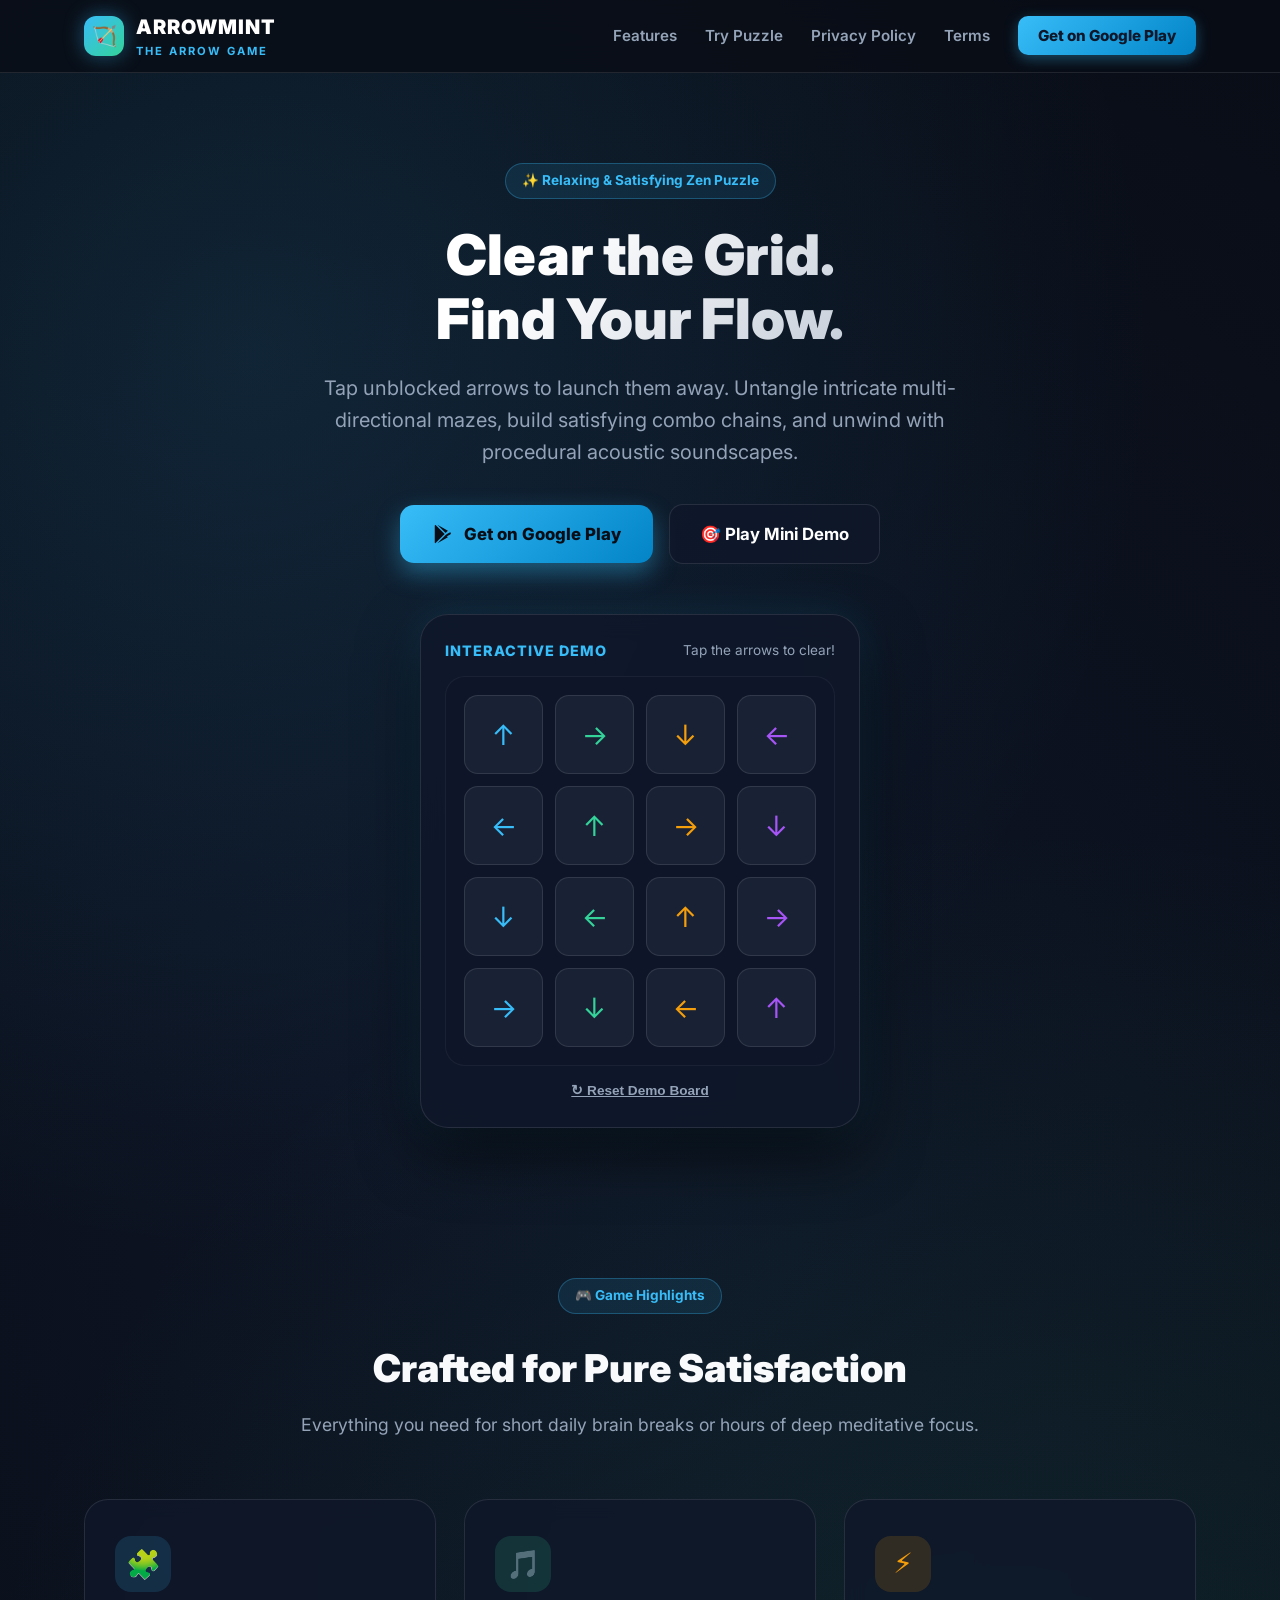
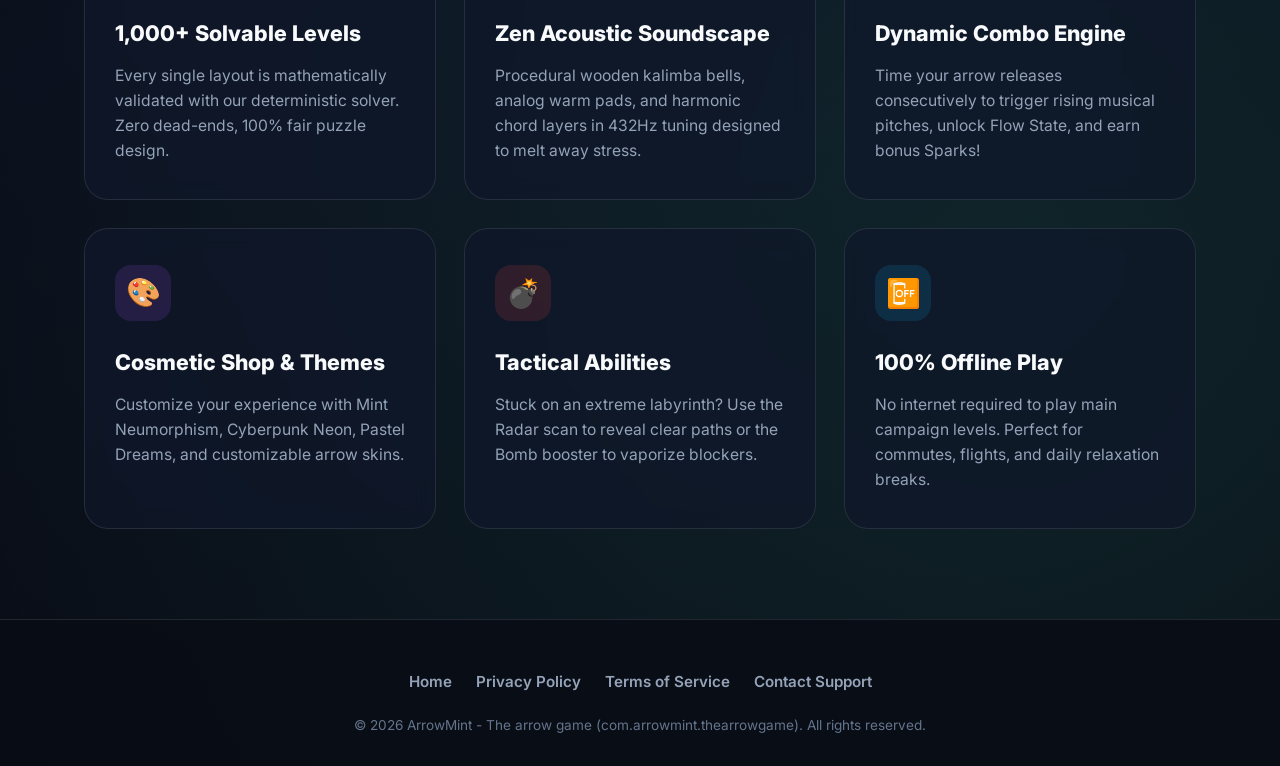
==== site/index.html @ 51f1db9e "feat: complete ArrowMint game engine, website, privacy policy, screenshots, and Google Play release " ====
<!DOCTYPE html>
<html lang="en">
<head>
  <meta charset="UTF-8">
  <meta name="viewport" content="width=device-width, initial-scale=1.0">
  <title>ArrowMint: The Arrow Game - Satisfying Chill Escape Puzzle</title>
  <meta name="description" content="ArrowMint is a satisfying, minimalist zen arrow puzzle game. Clear paths, trigger chain combos, and relax with calming soundscapes. Available on Google Play.">
  <link rel="preconnect" href="https://fonts.googleapis.com">
  <link rel="preconnect" href="https://fonts.gstatic.com" crossorigin>
  <link href="https://fonts.googleapis.com/css2?family=Inter:wght@400;500;600;700;800;900&display=swap" rel="stylesheet">
  <link rel="stylesheet" href="style.css">
</head>
<body>

  <!-- Navigation -->
  <header>
    <div class="container nav-wrap">
      <a href="index.html" class="brand">
        <div class="brand-icon">🏹</div>
        <div class="brand-text">
          <h1>ARROWMINT</h1>
          <span>THE ARROW GAME</span>
        </div>
      </a>
      <ul class="nav-links">
        <li><a href="#features">Features</a></li>
        <li><a href="#demo">Try Puzzle</a></li>
        <li><a href="privacy.html">Privacy Policy</a></li>
        <li><a href="terms.html">Terms</a></li>
        <li><a href="https://play.google.com/store/apps/details?id=com.arrowmint.thearrowgame" class="btn-nav">Get on Google Play</a></li>
      </ul>
    </div>
  </header>

  <!-- Hero Section -->
  <section class="hero">
    <div class="container">
      <div class="badge">✨ Relaxing & Satisfying Zen Puzzle</div>
      <h2>Clear the Grid.<br>Find Your Flow.</h2>
      <p>
        Tap unblocked arrows to launch them away. Untangle intricate multi-directional mazes, build satisfying combo chains, and unwind with procedural acoustic soundscapes.
      </p>

      <div class="hero-cta">
        <a href="https://play.google.com/store/apps/details?id=com.arrowmint.thearrowgame" class="btn-primary">
          <svg width="22" height="22" viewBox="0 0 24 24" fill="currentColor"><path d="M3.609 1.814L13.792 12 3.61 22.186a1.986 1.986 0 0 1-.61-.926V2.74c.15-.362.36-.682.61-.926zm11.233 11.235l2.49 2.49-11.45 6.611 8.96-9.101zm0-2.098L5.882 1.85l11.45 6.611-2.49 2.49zm1.485 1.049l3.52-2.032a1.45 1.45 0 0 1 0 2.514l-3.52 2.032-1.743-1.257 1.743-1.257z"/></svg>
          Get on Google Play
        </a>
        <a href="#demo" class="btn-secondary">
          🎯 Play Mini Demo
        </a>
      </div>

      <!-- Interactive Mini Preview -->
      <div class="game-preview" id="demo">
        <div style="display: flex; justify-content: space-between; align-items: center; margin-bottom: 14px;">
          <span style="font-weight: 800; font-size: 0.9rem; color: var(--primary); letter-spacing: 1px;">INTERACTIVE DEMO</span>
          <span id="demo-status" style="font-size: 0.85rem; color: #94a3b8;">Tap the free arrows!</span>
        </div>
        <div class="board-container" id="board">
          <!-- JS generates interactive tiles -->
        </div>
        <button id="reset-btn" style="margin-top: 16px; background: transparent; border: none; color: var(--text-muted); cursor: pointer; font-size: 0.85rem; font-weight: 700; text-decoration: underline;">
          ↻ Reset Demo Board
        </button>
      </div>
    </div>
  </section>

  <!-- Features Grid -->
  <section class="features" id="features">
    <div class="container">
      <div class="section-header">
        <div class="badge">🎮 Game Highlights</div>
        <h3>Crafted for Pure Satisfaction</h3>
        <p>Everything you need for short daily brain breaks or hours of deep meditative focus.</p>
      </div>

      <div class="features-grid">
        <div class="feature-card">
          <div class="feature-icon" style="background: rgba(56, 189, 248, 0.15); color: #38bdf8;">🧩</div>
          <h4>1,000+ Solvable Levels</h4>
          <p>Every single layout is mathematically validated with our deterministic solver. Zero dead-ends, 100% fair puzzle design.</p>
        </div>

        <div class="feature-card">
          <div class="feature-icon" style="background: rgba(52, 211, 153, 0.15); color: #34d399;">🎵</div>
          <h4>Zen Acoustic Soundscape</h4>
          <p>Procedural wooden kalimba bells, analog warm pads, and harmonic chord layers in 432Hz tuning designed to melt away stress.</p>
        </div>

        <div class="feature-card">
          <div class="feature-icon" style="background: rgba(245, 158, 11, 0.15); color: #f59e0b;">⚡</div>
          <h4>Dynamic Combo Engine</h4>
          <p>Time your arrow releases consecutively to trigger rising musical pitches, unlock Flow State, and earn bonus Sparks!</p>
        </div>

        <div class="feature-card">
          <div class="feature-icon" style="background: rgba(168, 85, 247, 0.15); color: #a855f7;">🎨</div>
          <h4>Cosmetic Shop & Themes</h4>
          <p>Customize your experience with Mint Neumorphism, Cyberpunk Neon, Pastel Dreams, and customizable arrow skins.</p>
        </div>

        <div class="feature-card">
          <div class="feature-icon" style="background: rgba(239, 68, 68, 0.15); color: #ef4444;">💣</div>
          <h4>Tactical Abilities</h4>
          <p>Stuck on an extreme labyrinth? Use the Radar scan to reveal clear paths or the Bomb booster to vaporize blockers.</p>
        </div>

        <div class="feature-card">
          <div class="feature-icon" style="background: rgba(14, 165, 233, 0.15); color: #0ea5e9;">📴</div>
          <h4>100% Offline Play</h4>
          <p>No internet required to play main campaign levels. Perfect for commutes, flights, and daily relaxation breaks.</p>
        </div>
      </div>
    </div>
  </section>

  <!-- Footer -->
  <footer>
    <div class="container">
      <div class="footer-links">
        <a href="index.html">Home</a>
        <a href="privacy.html">Privacy Policy</a>
        <a href="terms.html">Terms of Service</a>
        <a href="mailto:support@arrowmint.com">Contact Support</a>
      </div>
      <p class="copyright">&copy; 2026 ArrowMint - The arrow game (com.arrowmint.thearrowgame). All rights reserved.</p>
    </div>
  </footer>

  <!-- Mini Interactive Board Script -->
  <script>
    const boardEl = document.getElementById('board');
    const statusEl = document.getElementById('demo-status');
    const resetBtn = document.getElementById('reset-btn');

    // Simple 4x4 solvable demo puzzle: [direction, isFreeInitially]
    const initialBoard = [
      { dir: '↑', free: true },  { dir: '→', free: true },  { dir: '↓', free: false }, { dir: '←', free: false },
      { dir: '←', free: true },  { dir: '↑', free: false }, { dir: '→', free: true },  { dir: '↓', free: true },
      { dir: '↓', free: true },  { dir: '←', free: false }, { dir: '↑', free: true },  { dir: '→', free: true },
      { dir: '→', free: true },  { dir: '↓', free: true },  { dir: '←', free: true },  { dir: '↑', free: false }
    ];

    let remaining = 0;

    function renderBoard() {
      boardEl.innerHTML = '';
      remaining = initialBoard.length;
      statusEl.textContent = 'Tap the arrows to clear!';
      statusEl.style.color = '#94a3b8';

      initialBoard.forEach((item, idx) => {
        const tile = document.createElement('div');
        tile.className = 'arrow-tile';
        tile.textContent = item.dir;
        tile.style.color = ['#38bdf8', '#34d399', '#f59e0b', '#a855f7'][idx % 4];

        tile.addEventListener('click', () => {
          tile.classList.add('escaped');
          remaining--;
          if (remaining === 0) {
            statusEl.textContent = '🎉 Board Cleared! Nice Flow!';
            statusEl.style.color = '#34d399';
          } else {
            statusEl.textContent = `${remaining} arrows remaining`;
          }
        });

        boardEl.appendChild(tile);
      });
    }

    resetBtn.addEventListener('click', renderBoard);
    renderBoard();
  </script>
</body>
</html>
---- site/style.css ----
:root {
  --bg-dark: #090d16;
  --bg-card: rgba(15, 23, 42, 0.75);
  --bg-card-hover: rgba(30, 41, 59, 0.85);
  --border-color: rgba(255, 255, 255, 0.1);
  --border-glow: rgba(56, 189, 248, 0.3);
  --primary: #38bdf8;
  --primary-glow: rgba(56, 189, 248, 0.4);
  --accent-mint: #34d399;
  --accent-amber: #f59e0b;
  --text-main: #f8fafc;
  --text-muted: #94a3b8;
  --font-sans: 'Inter', system-ui, -apple-system, BlinkMacSystemFont, 'Segoe UI', Roboto, sans-serif;
}

* {
  margin: 0;
  padding: 0;
  box-sizing: border-box;
}

body {
  font-family: var(--font-sans);
  background-color: var(--bg-dark);
  color: var(--text-main);
  line-height: 1.6;
  overflow-x: hidden;
  min-height: 100vh;
  background-image: 
    radial-gradient(circle at 20% 15%, rgba(56, 189, 248, 0.12) 0%, transparent 40%),
    radial-gradient(circle at 80% 80%, rgba(52, 211, 153, 0.10) 0%, transparent 50%),
    radial-gradient(circle at 50% 50%, rgba(15, 23, 42, 0.8) 0%, var(--bg-dark) 100%);
}

.container {
  max-width: 1160px;
  margin: 0 auto;
  padding: 0 24px;
}

/* ──────── Navigation ──────── */
header {
  position: sticky;
  top: 0;
  z-index: 100;
  backdrop-filter: blur(16px);
  -webkit-backdrop-filter: blur(16px);
  background: rgba(9, 13, 22, 0.8);
  border-bottom: 1px solid var(--border-color);
}

.nav-wrap {
  display: flex;
  align-items: center;
  justify-content: space-between;
  height: 72px;
}

.brand {
  display: flex;
  align-items: center;
  gap: 12px;
  text-decoration: none;
}

.brand-icon {
  width: 40px;
  height: 40px;
  background: linear-gradient(135deg, #38bdf8, #34d399);
  border-radius: 12px;
  display: flex;
  align-items: center;
  justify-content: center;
  font-size: 20px;
  box-shadow: 0 0 20px var(--primary-glow);
}

.brand-text h1 {
  font-size: 1.25rem;
  font-weight: 900;
  letter-spacing: 1px;
  color: #ffffff;
}

.brand-text span {
  font-size: 0.7rem;
  font-weight: 700;
  color: var(--primary);
  letter-spacing: 2px;
  display: block;
}

.nav-links {
  display: flex;
  align-items: center;
  gap: 28px;
  list-style: none;
}

.nav-links a {
  color: var(--text-muted);
  text-decoration: none;
  font-size: 0.95rem;
  font-weight: 600;
  transition: all 0.2s ease;
}

.nav-links a:hover,
.nav-links a.active {
  color: var(--primary);
}

.btn-nav {
  padding: 10px 20px;
  background: linear-gradient(135deg, #38bdf8, #0284c7);
  color: #0f172a !important;
  font-weight: 800 !important;
  border-radius: 10px;
  box-shadow: 0 4px 14px rgba(56, 189, 248, 0.35);
  transition: transform 0.2s ease, box-shadow 0.2s ease !important;
}

.btn-nav:hover {
  transform: translateY(-2px);
  box-shadow: 0 6px 20px rgba(56, 189, 248, 0.5) !important;
}

/* ──────── Hero ──────── */
.hero {
  padding: 90px 0 60px;
  text-align: center;
  position: relative;
}

.badge {
  display: inline-flex;
  align-items: center;
  gap: 8px;
  padding: 6px 16px;
  background: rgba(56, 189, 248, 0.1);
  border: 1px solid rgba(56, 189, 248, 0.3);
  border-radius: 100px;
  font-size: 0.85rem;
  font-weight: 700;
  color: var(--primary);
  margin-bottom: 24px;
}

.hero h2 {
  font-size: 3.5rem;
  font-weight: 900;
  line-height: 1.15;
  margin-bottom: 20px;
  background: linear-gradient(135deg, #ffffff 40%, #94a3b8 100%);
  -webkit-background-clip: text;
  -webkit-text-fill-color: transparent;
}

.hero p {
  font-size: 1.25rem;
  color: var(--text-muted);
  max-width: 680px;
  margin: 0 auto 36px;
}

.hero-cta {
  display: flex;
  align-items: center;
  justify-content: center;
  gap: 16px;
  flex-wrap: wrap;
}

.btn-primary {
  display: inline-flex;
  align-items: center;
  gap: 10px;
  padding: 16px 32px;
  background: linear-gradient(135deg, #38bdf8, #0284c7);
  color: #090d16;
  font-size: 1.05rem;
  font-weight: 800;
  border-radius: 14px;
  text-decoration: none;
  box-shadow: 0 10px 25px rgba(56, 189, 248, 0.4);
  transition: all 0.25s ease;
}

.btn-primary:hover {
  transform: translateY(-3px);
  box-shadow: 0 14px 30px rgba(56, 189, 248, 0.6);
}

.btn-secondary {
  display: inline-flex;
  align-items: center;
  gap: 10px;
  padding: 16px 30px;
  background: var(--bg-card);
  color: #ffffff;
  border: 1px solid var(--border-color);
  font-size: 1.05rem;
  font-weight: 700;
  border-radius: 14px;
  text-decoration: none;
  transition: all 0.25s ease;
}

.btn-secondary:hover {
  background: var(--bg-card-hover);
  border-color: var(--border-glow);
  transform: translateY(-3px);
}

/* ──────── Interactive Demo Preview ──────── */
.game-preview {
  margin: 50px auto 0;
  max-width: 440px;
  background: var(--bg-card);
  border: 1px solid var(--border-color);
  border-radius: 28px;
  padding: 24px;
  box-shadow: 0 25px 60px rgba(0, 0, 0, 0.6), 0 0 40px rgba(56, 189, 248, 0.15);
  backdrop-filter: blur(12px);
}

.board-container {
  display: grid;
  grid-template-columns: repeat(4, 1fr);
  gap: 12px;
  padding: 18px;
  background: rgba(15, 23, 42, 0.9);
  border-radius: 20px;
  border: 1px solid rgba(255, 255, 255, 0.05);
}

.arrow-tile {
  aspect-ratio: 1;
  background: rgba(30, 41, 59, 0.7);
  border: 1px solid rgba(255, 255, 255, 0.1);
  border-radius: 14px;
  display: flex;
  align-items: center;
  justify-content: center;
  font-size: 28px;
  cursor: pointer;
  transition: all 0.25s cubic-bezier(0.34, 1.56, 0.64, 1);
  user-select: none;
}

.arrow-tile:hover {
  transform: scale(1.08);
  border-color: var(--primary);
  box-shadow: 0 0 16px var(--primary-glow);
}

.arrow-tile.escaped {
  transform: translateY(-80px) scale(0);
  opacity: 0;
  pointer-events: none;
}

/* ──────── Features ──────── */
.features {
  padding: 90px 0;
}

.section-header {
  text-align: center;
  margin-bottom: 60px;
}

.section-header h3 {
  font-size: 2.4rem;
  font-weight: 900;
  margin-bottom: 12px;
}

.section-header p {
  color: var(--text-muted);
  font-size: 1.1rem;
}

.features-grid {
  display: grid;
  grid-template-columns: repeat(auto-fit, minmax(320px, 1fr));
  gap: 28px;
}

.feature-card {
  background: var(--bg-card);
  border: 1px solid var(--border-color);
  border-radius: 24px;
  padding: 36px 30px;
  backdrop-filter: blur(10px);
  transition: all 0.3s ease;
}

.feature-card:hover {
  background: var(--bg-card-hover);
  border-color: var(--border-glow);
  transform: translateY(-5px);
  box-shadow: 0 20px 40px rgba(0, 0, 0, 0.4);
}

.feature-icon {
  width: 56px;
  height: 56px;
  border-radius: 16px;
  display: flex;
  align-items: center;
  justify-content: center;
  font-size: 28px;
  margin-bottom: 24px;
}

.feature-card h4 {
  font-size: 1.35rem;
  font-weight: 800;
  margin-bottom: 12px;
}

.feature-card p {
  color: var(--text-muted);
  font-size: 0.98rem;
  line-height: 1.6;
}

/* ──────── Legal & Privacy Layout ──────── */
.legal-page {
  padding: 60px 0 100px;
}

.legal-card {
  background: var(--bg-card);
  border: 1px solid var(--border-color);
  border-radius: 24px;
  padding: 48px;
  backdrop-filter: blur(12px);
  box-shadow: 0 20px 50px rgba(0, 0, 0, 0.4);
}

.legal-card h1 {
  font-size: 2.6rem;
  font-weight: 900;
  margin-bottom: 8px;
  color: #ffffff;
}

.legal-meta {
  color: var(--primary);
  font-size: 0.95rem;
  font-weight: 600;
  margin-bottom: 36px;
  padding-bottom: 20px;
  border-bottom: 1px solid var(--border-color);
}

.legal-content h2 {
  font-size: 1.5rem;
  font-weight: 800;
  margin: 36px 0 16px;
  color: #ffffff;
  display: flex;
  align-items: center;
  gap: 10px;
}

.legal-content p, .legal-content li {
  color: #cbd5e1;
  font-size: 1.02rem;
  line-height: 1.75;
  margin-bottom: 16px;
}

.legal-content ul {
  padding-left: 24px;
  margin-bottom: 20px;
}

.legal-content a {
  color: var(--primary);
  text-decoration: underline;
}

.badge-privacy {
  background: rgba(52, 211, 153, 0.15);
  border: 1px solid rgba(52, 211, 153, 0.35);
  color: var(--accent-mint);
  padding: 4px 12px;
  border-radius: 8px;
  font-size: 0.85rem;
  font-weight: 700;
}

/* ──────── Footer ──────── */
footer {
  border-top: 1px solid var(--border-color);
  background: rgba(9, 13, 22, 0.95);
  padding: 50px 0 30px;
  text-align: center;
}

.footer-links {
  display: flex;
  justify-content: center;
  gap: 24px;
  margin-bottom: 20px;
}

.footer-links a {
  color: var(--text-muted);
  text-decoration: none;
  font-size: 0.95rem;
  font-weight: 600;
  transition: color 0.2s ease;
}

.footer-links a:hover {
  color: var(--primary);
}

.copyright {
  color: #64748b;
  font-size: 0.85rem;
}

@media (max-width: 768px) {
  .hero h2 {
    font-size: 2.4rem;
  }
  .legal-card {
    padding: 28px 20px;
  }
  .nav-links {
    display: none;
  }
}
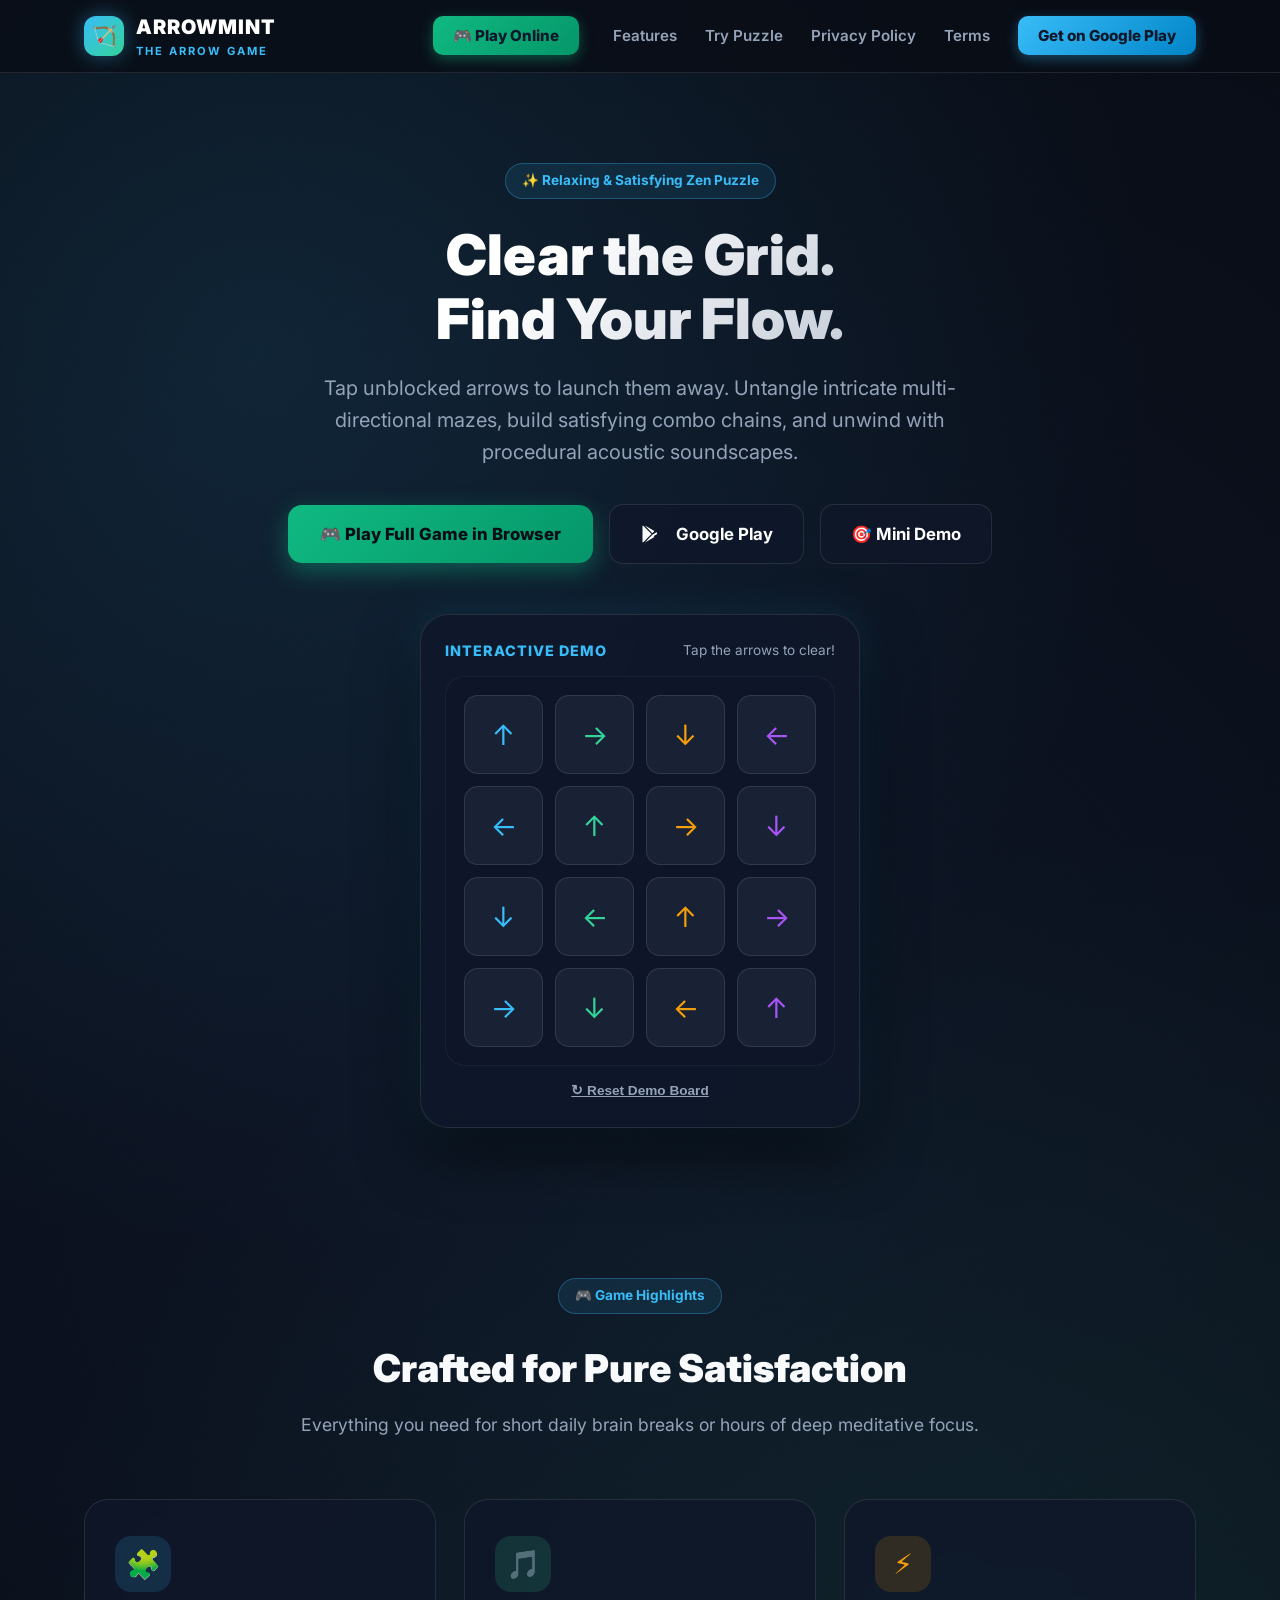
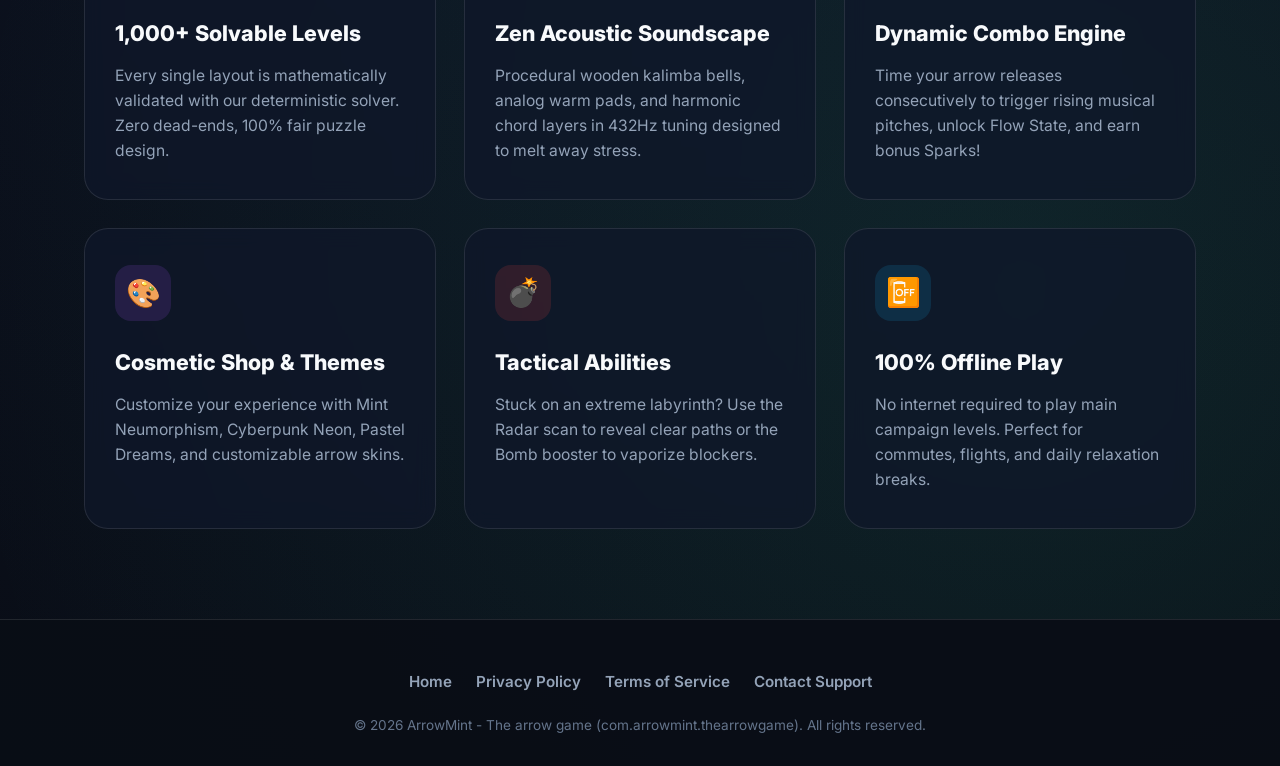
==== commit 7589901b: "feat(web): bundle full Flutter Web release into site/play for instant online play on Netlify" ====
--- a/site/index.html
+++ b/site/index.html
@@ -23,6 +23,7 @@
         </div>
       </a>
       <ul class="nav-links">
+        <li><a href="play/" class="btn-nav" style="background: linear-gradient(135deg, #10B981, #059669); margin-right: 6px; box-shadow: 0 4px 14px rgba(16, 185, 129, 0.4);">🎮 Play Online</a></li>
         <li><a href="#features">Features</a></li>
         <li><a href="#demo">Try Puzzle</a></li>
         <li><a href="privacy.html">Privacy Policy</a></li>
@@ -42,12 +43,15 @@
       </p>
 
       <div class="hero-cta">
-        <a href="https://play.google.com/store/apps/details?id=com.arrowmint.thearrowgame" class="btn-primary">
-          <svg width="22" height="22" viewBox="0 0 24 24" fill="currentColor"><path d="M3.609 1.814L13.792 12 3.61 22.186a1.986 1.986 0 0 1-.61-.926V2.74c.15-.362.36-.682.61-.926zm11.233 11.235l2.49 2.49-11.45 6.611 8.96-9.101zm0-2.098L5.882 1.85l11.45 6.611-2.49 2.49zm1.485 1.049l3.52-2.032a1.45 1.45 0 0 1 0 2.514l-3.52 2.032-1.743-1.257 1.743-1.257z"/></svg>
-          Get on Google Play
+        <a href="play/" class="btn-primary" style="background: linear-gradient(135deg, #10B981, #059669); box-shadow: 0 8px 24px rgba(16, 185, 129, 0.4);">
+          🎮 Play Full Game in Browser
+        </a>
+        <a href="https://play.google.com/store/apps/details?id=com.arrowmint.thearrowgame" class="btn-secondary">
+          <svg width="20" height="20" viewBox="0 0 24 24" fill="currentColor" style="margin-right: 6px;"><path d="M3.609 1.814L13.792 12 3.61 22.186a1.986 1.986 0 0 1-.61-.926V2.74c.15-.362.36-.682.61-.926zm11.233 11.235l2.49 2.49-11.45 6.611 8.96-9.101zm0-2.098L5.882 1.85l11.45 6.611-2.49 2.49zm1.485 1.049l3.52-2.032a1.45 1.45 0 0 1 0 2.514l-3.52 2.032-1.743-1.257 1.743-1.257z"/></svg>
+          Google Play
         </a>
         <a href="#demo" class="btn-secondary">
-          🎯 Play Mini Demo
+          🎯 Mini Demo
         </a>
       </div>
 
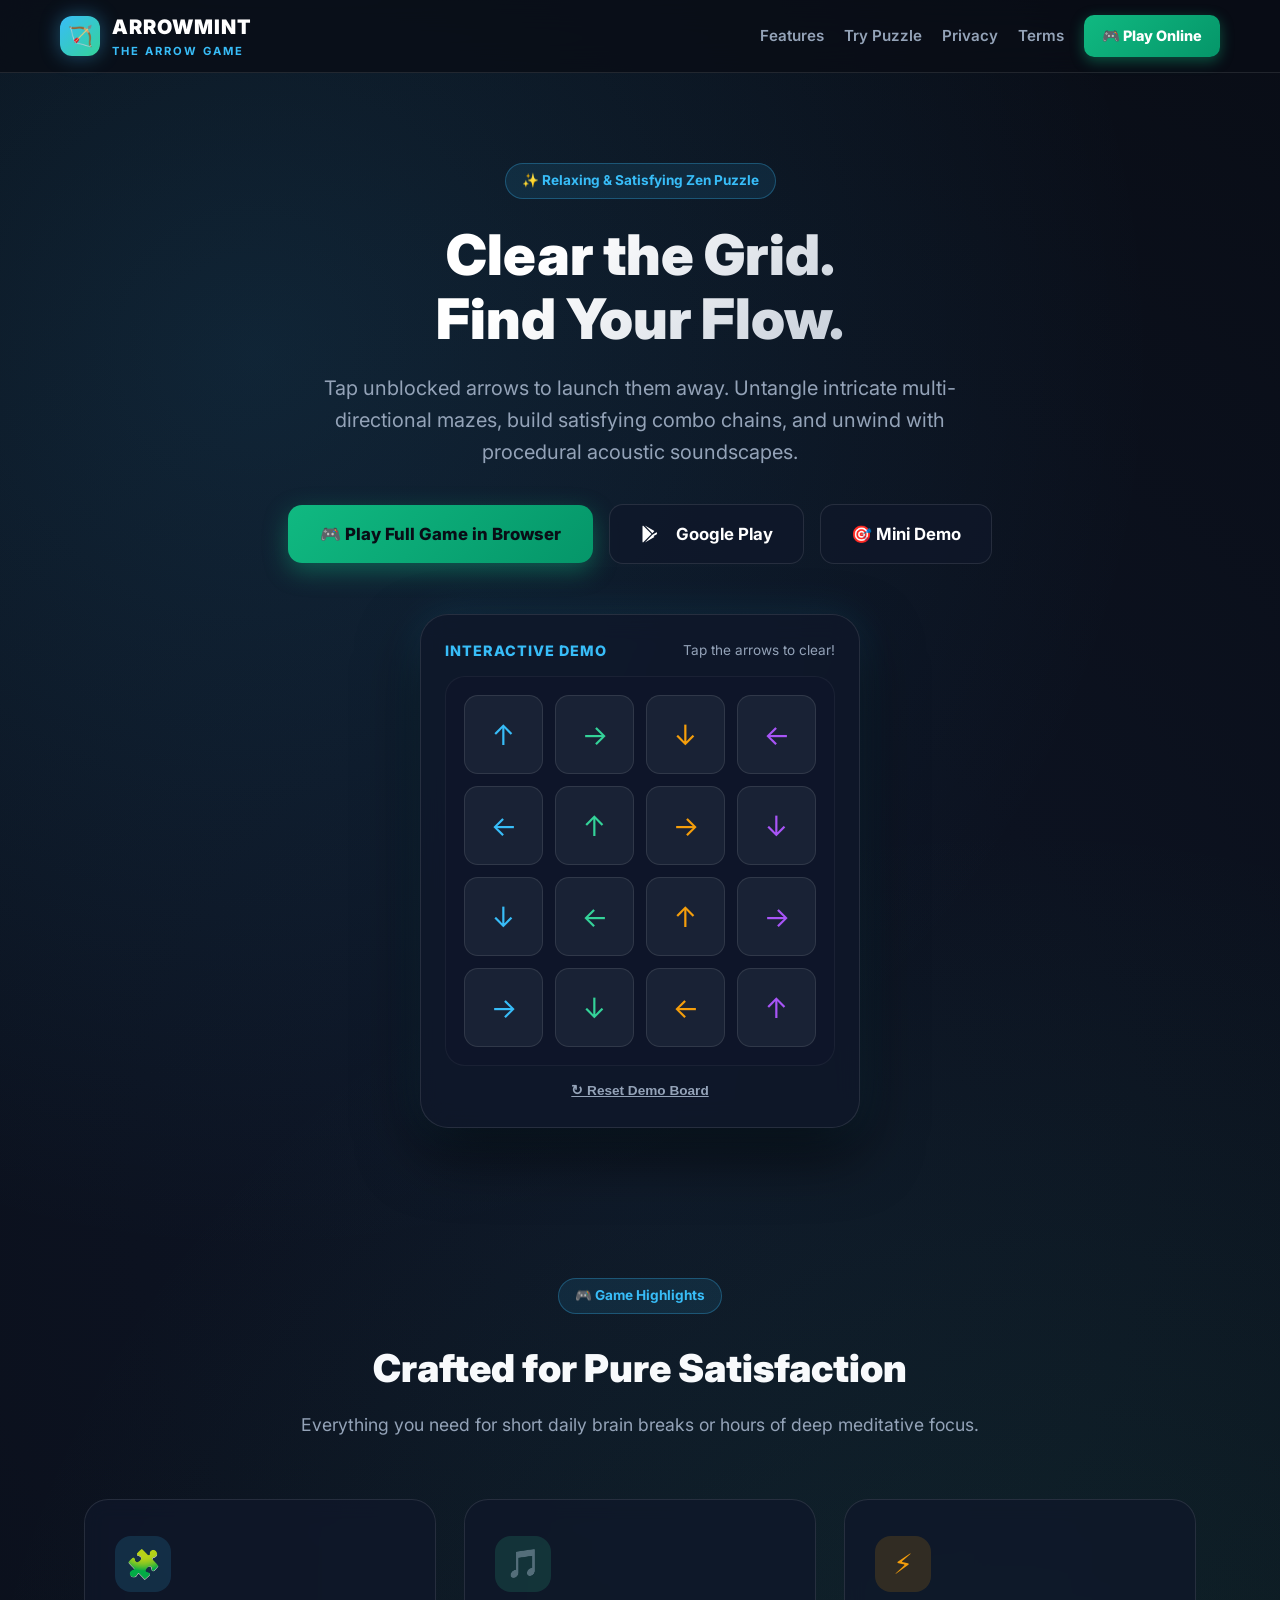
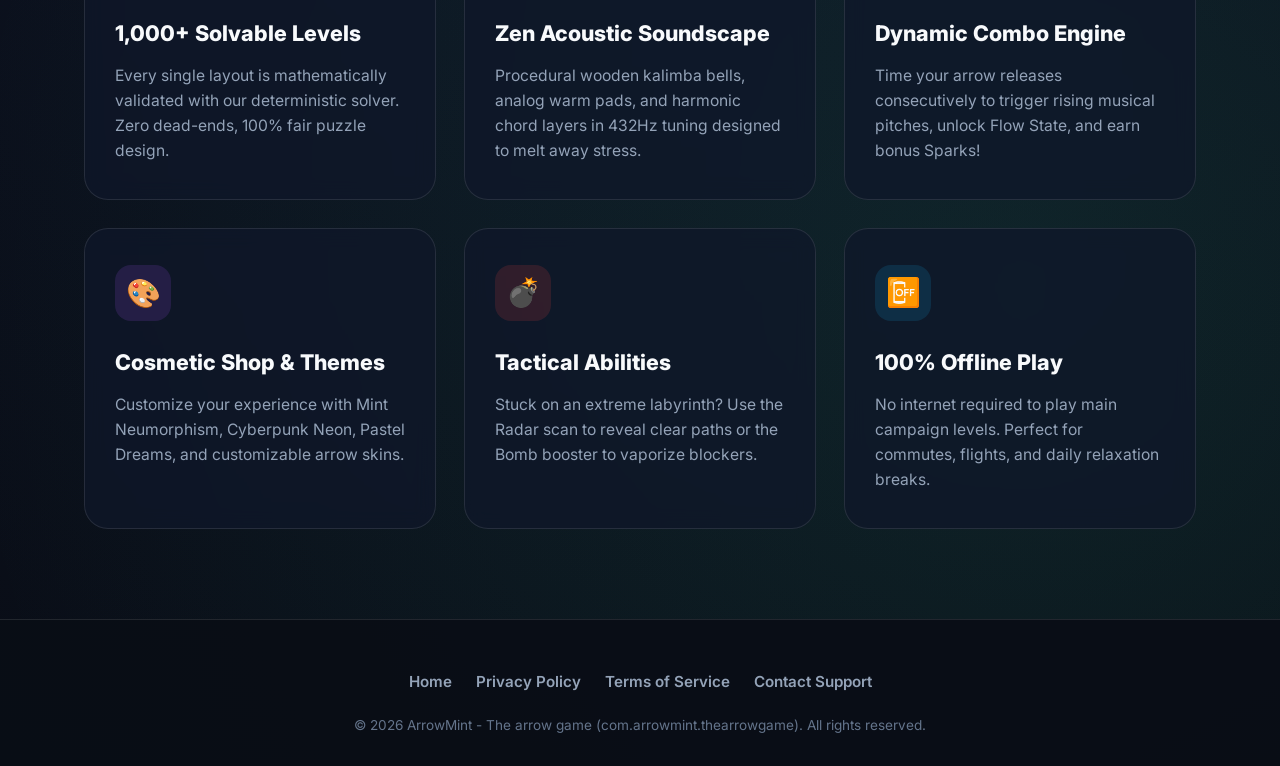
==== commit 70dd65b8: "fix(site): fix header navigation button overflow and responsive alignment" ====
--- a/site/index.html
+++ b/site/index.html
@@ -23,12 +23,11 @@
         </div>
       </a>
       <ul class="nav-links">
-        <li><a href="play/" class="btn-nav" style="background: linear-gradient(135deg, #10B981, #059669); margin-right: 6px; box-shadow: 0 4px 14px rgba(16, 185, 129, 0.4);">🎮 Play Online</a></li>
         <li><a href="#features">Features</a></li>
         <li><a href="#demo">Try Puzzle</a></li>
-        <li><a href="privacy.html">Privacy Policy</a></li>
+        <li><a href="privacy.html">Privacy</a></li>
         <li><a href="terms.html">Terms</a></li>
-        <li><a href="https://play.google.com/store/apps/details?id=com.arrowmint.thearrowgame" class="btn-nav">Get on Google Play</a></li>
+        <li><a href="play/" class="btn-nav">🎮 Play Online</a></li>
       </ul>
     </div>
   </header>
--- a/site/style.css
+++ b/site/style.css
@@ -53,7 +53,9 @@
   display: flex;
   align-items: center;
   justify-content: space-between;
-  height: 72px;
+  min-height: 72px;
+  padding: 8px 0;
+  gap: 16px;
 }
 
 .brand {
@@ -61,6 +63,7 @@
   align-items: center;
   gap: 12px;
   text-decoration: none;
+  flex-shrink: 0;
 }
 
 .brand-icon {
@@ -80,6 +83,7 @@
   font-weight: 900;
   letter-spacing: 1px;
   color: #ffffff;
+  white-space: nowrap;
 }
 
 .brand-text span {
@@ -88,13 +92,19 @@
   color: var(--primary);
   letter-spacing: 2px;
   display: block;
+  white-space: nowrap;
 }
 
 .nav-links {
   display: flex;
   align-items: center;
-  gap: 28px;
+  gap: 20px;
   list-style: none;
+  flex-wrap: nowrap;
+}
+
+.nav-links li {
+  white-space: nowrap;
 }
 
 .nav-links a {
@@ -102,6 +112,7 @@
   text-decoration: none;
   font-size: 0.95rem;
   font-weight: 600;
+  white-space: nowrap;
   transition: all 0.2s ease;
 }
 
@@ -111,18 +122,23 @@
 }
 
 .btn-nav {
-  padding: 10px 20px;
-  background: linear-gradient(135deg, #38bdf8, #0284c7);
-  color: #0f172a !important;
+  display: inline-flex;
+  align-items: center;
+  justify-content: center;
+  padding: 9px 18px;
+  background: linear-gradient(135deg, #10b981, #059669);
+  color: #ffffff !important;
   font-weight: 800 !important;
+  font-size: 0.9rem !important;
   border-radius: 10px;
-  box-shadow: 0 4px 14px rgba(56, 189, 248, 0.35);
+  white-space: nowrap;
+  box-shadow: 0 4px 14px rgba(16, 185, 129, 0.4);
   transition: transform 0.2s ease, box-shadow 0.2s ease !important;
 }
 
 .btn-nav:hover {
   transform: translateY(-2px);
-  box-shadow: 0 6px 20px rgba(56, 189, 248, 0.5) !important;
+  box-shadow: 0 6px 20px rgba(16, 185, 129, 0.6) !important;
 }
 
 /* ──────── Hero ──────── */
@@ -425,14 +441,31 @@
   font-size: 0.85rem;
 }
 
-@media (max-width: 768px) {
+@media (max-width: 860px) {
+  .nav-links {
+    gap: 12px;
+  }
+  .nav-links a {
+    font-size: 0.85rem;
+  }
+  .btn-nav {
+    padding: 7px 14px;
+    font-size: 0.82rem !important;
+  }
+}
+
+@media (max-width: 680px) {
   .hero h2 {
-    font-size: 2.4rem;
+    font-size: 2.2rem;
   }
   .legal-card {
-    padding: 28px 20px;
-  }
-  .nav-links {
+    padding: 24px 16px;
+  }
+  .nav-links li:not(:last-child) {
     display: none;
   }
-}
+  .btn-primary, .btn-secondary {
+    width: 100%;
+    justify-content: center;
+  }
+}
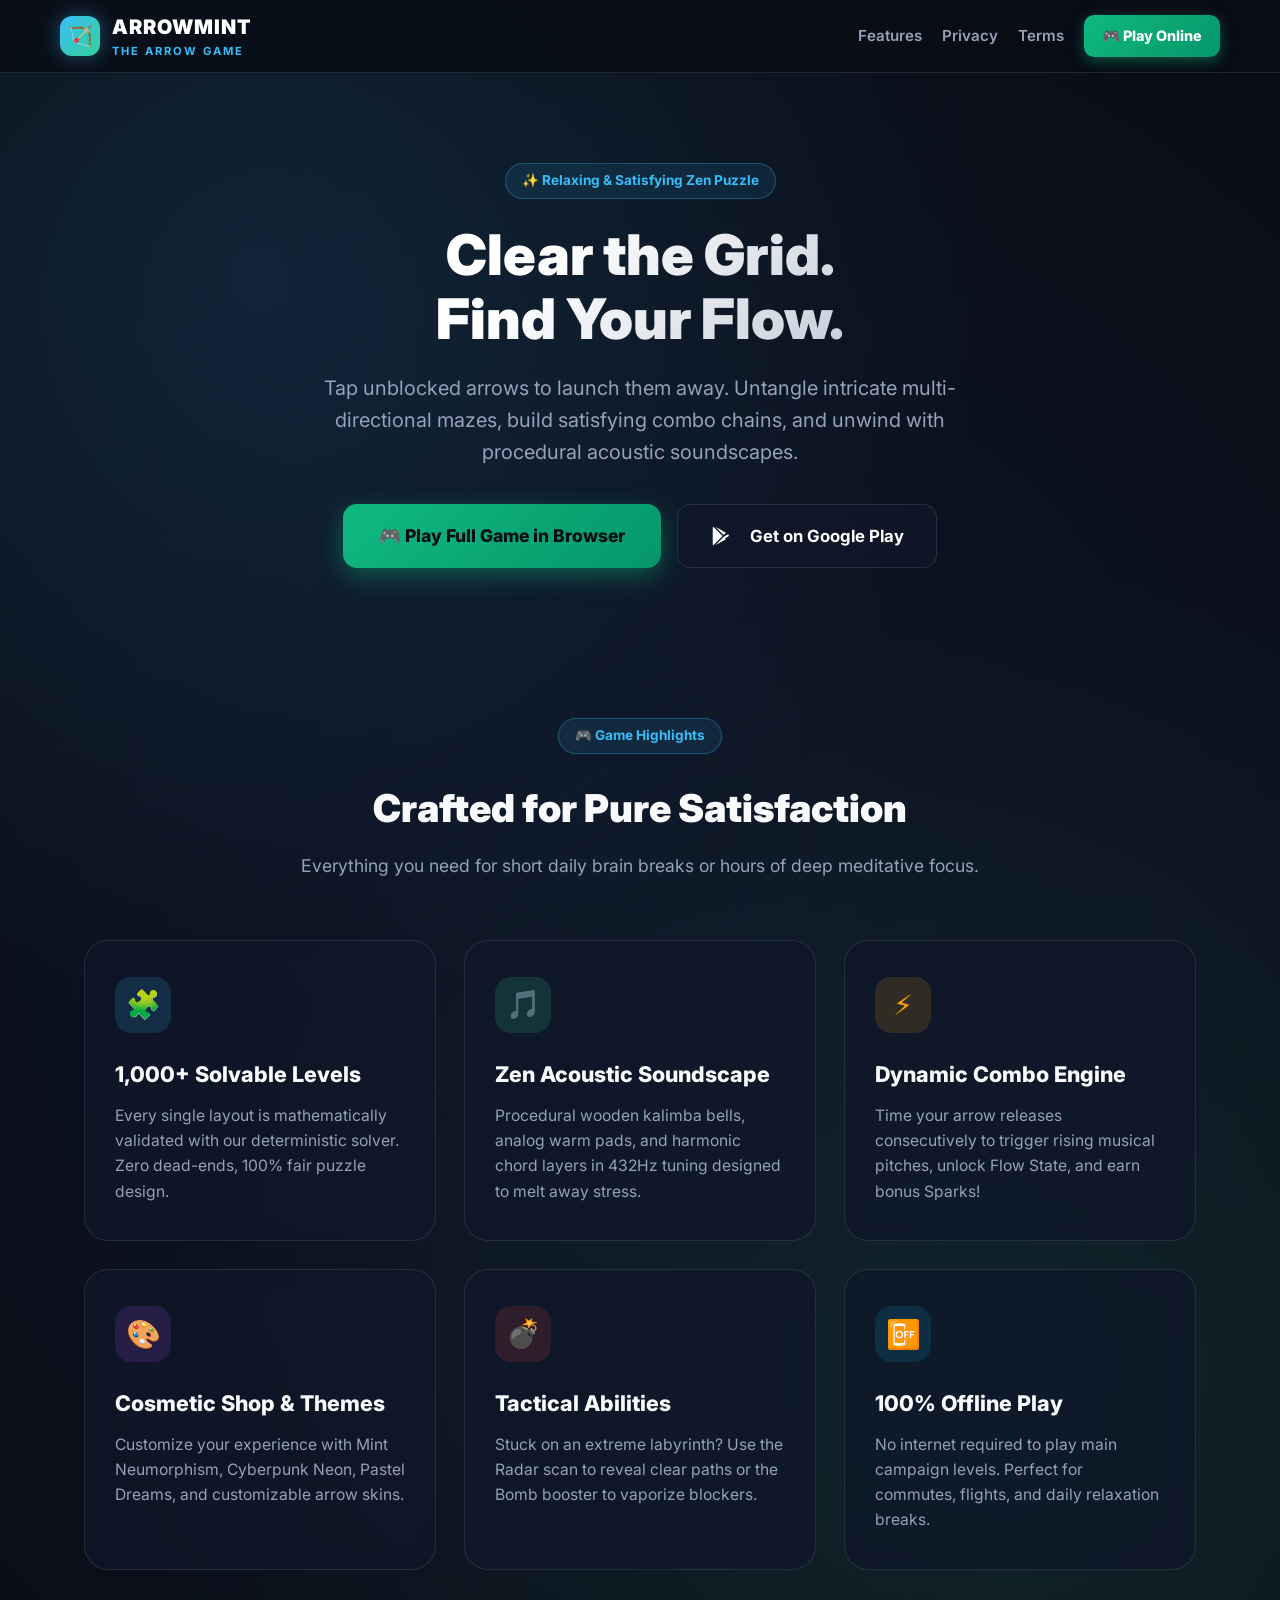
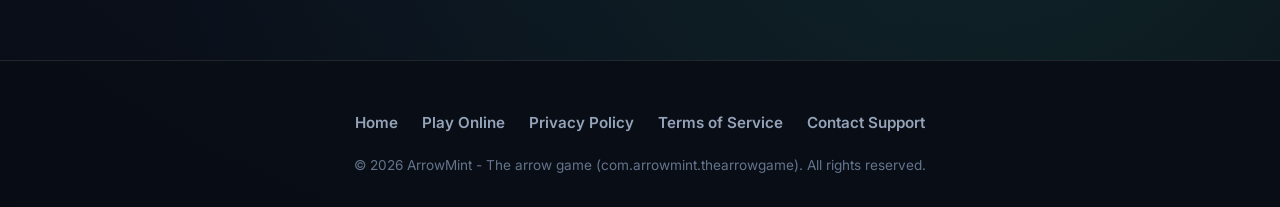
==== commit 6f6e9db9: "refactor(site): remove mini demo widget now that full online game is live at /play" ====
--- a/site/index.html
+++ b/site/index.html
@@ -24,7 +24,6 @@
       </a>
       <ul class="nav-links">
         <li><a href="#features">Features</a></li>
-        <li><a href="#demo">Try Puzzle</a></li>
         <li><a href="privacy.html">Privacy</a></li>
         <li><a href="terms.html">Terms</a></li>
         <li><a href="play/" class="btn-nav">🎮 Play Online</a></li>
@@ -42,30 +41,13 @@
       </p>
 
       <div class="hero-cta">
-        <a href="play/" class="btn-primary" style="background: linear-gradient(135deg, #10B981, #059669); box-shadow: 0 8px 24px rgba(16, 185, 129, 0.4);">
+        <a href="play/" class="btn-primary" style="background: linear-gradient(135deg, #10B981, #059669); box-shadow: 0 8px 24px rgba(16, 185, 129, 0.4); padding: 18px 36px; font-size: 1.1rem;">
           🎮 Play Full Game in Browser
         </a>
-        <a href="https://play.google.com/store/apps/details?id=com.arrowmint.thearrowgame" class="btn-secondary">
-          <svg width="20" height="20" viewBox="0 0 24 24" fill="currentColor" style="margin-right: 6px;"><path d="M3.609 1.814L13.792 12 3.61 22.186a1.986 1.986 0 0 1-.61-.926V2.74c.15-.362.36-.682.61-.926zm11.233 11.235l2.49 2.49-11.45 6.611 8.96-9.101zm0-2.098L5.882 1.85l11.45 6.611-2.49 2.49zm1.485 1.049l3.52-2.032a1.45 1.45 0 0 1 0 2.514l-3.52 2.032-1.743-1.257 1.743-1.257z"/></svg>
-          Google Play
+        <a href="https://play.google.com/store/apps/details?id=com.arrowmint.thearrowgame" class="btn-secondary" style="padding: 18px 32px; font-size: 1.05rem;">
+          <svg width="22" height="22" viewBox="0 0 24 24" fill="currentColor" style="margin-right: 8px;"><path d="M3.609 1.814L13.792 12 3.61 22.186a1.986 1.986 0 0 1-.61-.926V2.74c.15-.362.36-.682.61-.926zm11.233 11.235l2.49 2.49-11.45 6.611 8.96-9.101zm0-2.098L5.882 1.85l11.45 6.611-2.49 2.49zm1.485 1.049l3.52-2.032a1.45 1.45 0 0 1 0 2.514l-3.52 2.032-1.743-1.257 1.743-1.257z"/></svg>
+          Get on Google Play
         </a>
-        <a href="#demo" class="btn-secondary">
-          🎯 Mini Demo
-        </a>
-      </div>
-
-      <!-- Interactive Mini Preview -->
-      <div class="game-preview" id="demo">
-        <div style="display: flex; justify-content: space-between; align-items: center; margin-bottom: 14px;">
-          <span style="font-weight: 800; font-size: 0.9rem; color: var(--primary); letter-spacing: 1px;">INTERACTIVE DEMO</span>
-          <span id="demo-status" style="font-size: 0.85rem; color: #94a3b8;">Tap the free arrows!</span>
-        </div>
-        <div class="board-container" id="board">
-          <!-- JS generates interactive tiles -->
-        </div>
-        <button id="reset-btn" style="margin-top: 16px; background: transparent; border: none; color: var(--text-muted); cursor: pointer; font-size: 0.85rem; font-weight: 700; text-decoration: underline;">
-          ↻ Reset Demo Board
-        </button>
       </div>
     </div>
   </section>
@@ -124,6 +106,7 @@
     <div class="container">
       <div class="footer-links">
         <a href="index.html">Home</a>
+        <a href="play/">Play Online</a>
         <a href="privacy.html">Privacy Policy</a>
         <a href="terms.html">Terms of Service</a>
         <a href="mailto:support@arrowmint.com">Contact Support</a>
@@ -131,52 +114,5 @@
       <p class="copyright">&copy; 2026 ArrowMint - The arrow game (com.arrowmint.thearrowgame). All rights reserved.</p>
     </div>
   </footer>
-
-  <!-- Mini Interactive Board Script -->
-  <script>
-    const boardEl = document.getElementById('board');
-    const statusEl = document.getElementById('demo-status');
-    const resetBtn = document.getElementById('reset-btn');
-
-    // Simple 4x4 solvable demo puzzle: [direction, isFreeInitially]
-    const initialBoard = [
-      { dir: '↑', free: true },  { dir: '→', free: true },  { dir: '↓', free: false }, { dir: '←', free: false },
-      { dir: '←', free: true },  { dir: '↑', free: false }, { dir: '→', free: true },  { dir: '↓', free: true },
-      { dir: '↓', free: true },  { dir: '←', free: false }, { dir: '↑', free: true },  { dir: '→', free: true },
-      { dir: '→', free: true },  { dir: '↓', free: true },  { dir: '←', free: true },  { dir: '↑', free: false }
-    ];
-
-    let remaining = 0;
-
-    function renderBoard() {
-      boardEl.innerHTML = '';
-      remaining = initialBoard.length;
-      statusEl.textContent = 'Tap the arrows to clear!';
-      statusEl.style.color = '#94a3b8';
-
-      initialBoard.forEach((item, idx) => {
-        const tile = document.createElement('div');
-        tile.className = 'arrow-tile';
-        tile.textContent = item.dir;
-        tile.style.color = ['#38bdf8', '#34d399', '#f59e0b', '#a855f7'][idx % 4];
-
-        tile.addEventListener('click', () => {
-          tile.classList.add('escaped');
-          remaining--;
-          if (remaining === 0) {
-            statusEl.textContent = '🎉 Board Cleared! Nice Flow!';
-            statusEl.style.color = '#34d399';
-          } else {
-            statusEl.textContent = `${remaining} arrows remaining`;
-          }
-        });
-
-        boardEl.appendChild(tile);
-      });
-    }
-
-    resetBtn.addEventListener('click', renderBoard);
-    renderBoard();
-  </script>
 </body>
 </html>
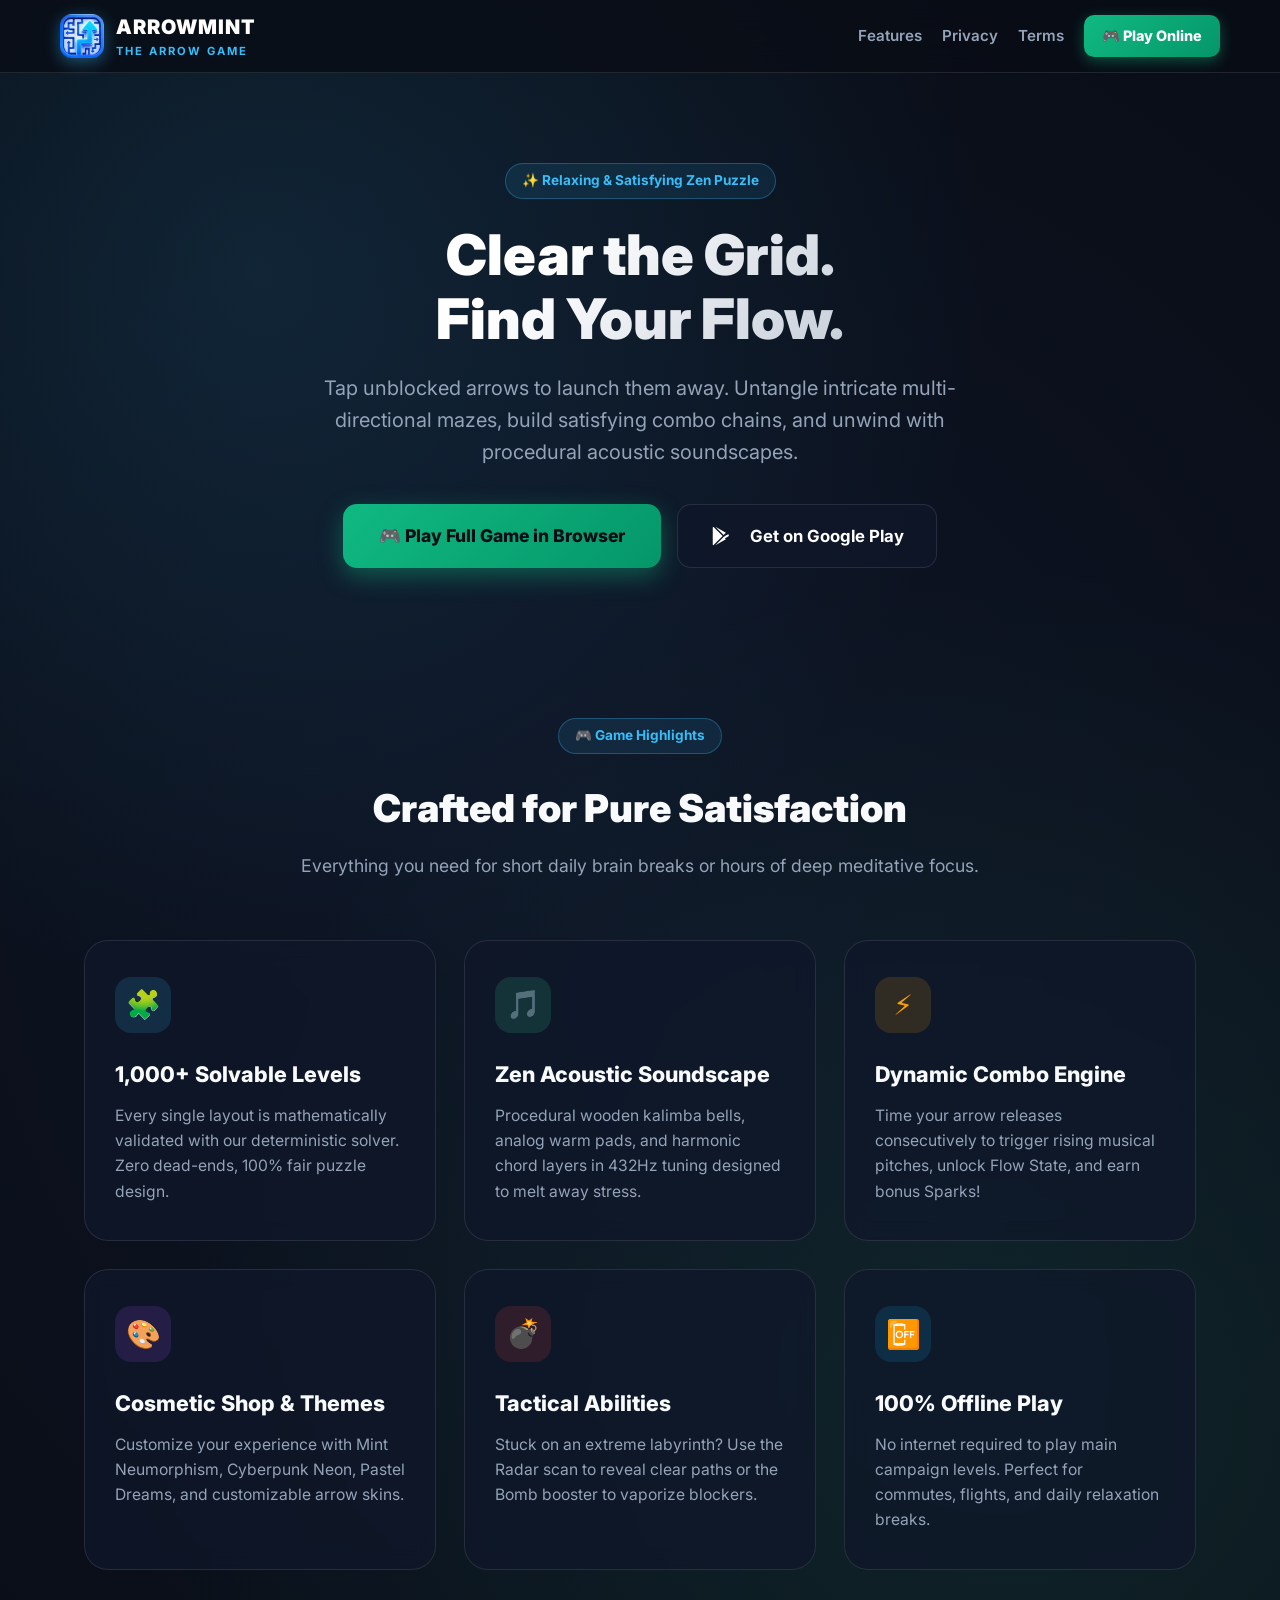
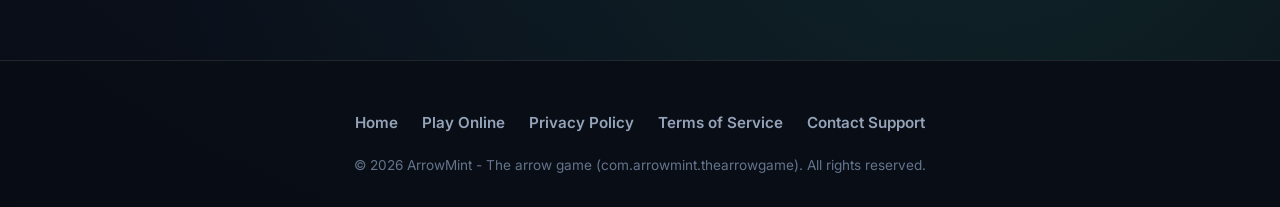
==== commit d69f8626: "feat(iap): integrate Google Play Billing with in-app coin & spark purchases, bump version to 1.0.2+3" ====
--- a/site/index.html
+++ b/site/index.html
@@ -5,6 +5,8 @@
   <meta name="viewport" content="width=device-width, initial-scale=1.0">
   <title>ArrowMint: The Arrow Game - Satisfying Chill Escape Puzzle</title>
   <meta name="description" content="ArrowMint is a satisfying, minimalist zen arrow puzzle game. Clear paths, trigger chain combos, and relax with calming soundscapes. Available on Google Play.">
+  <link rel="icon" type="image/png" href="icon.png">
+  <link rel="apple-touch-icon" href="icon.png">
   <link rel="preconnect" href="https://fonts.googleapis.com">
   <link rel="preconnect" href="https://fonts.gstatic.com" crossorigin>
   <link href="https://fonts.googleapis.com/css2?family=Inter:wght@400;500;600;700;800;900&display=swap" rel="stylesheet">
@@ -16,7 +18,7 @@
   <header>
     <div class="container nav-wrap">
       <a href="index.html" class="brand">
-        <div class="brand-icon">🏹</div>
+        <img src="icon.png" alt="ArrowMint" class="brand-img-icon" />
         <div class="brand-text">
           <h1>ARROWMINT</h1>
           <span>THE ARROW GAME</span>
--- a/site/style.css
+++ b/site/style.css
@@ -78,6 +78,15 @@
   box-shadow: 0 0 20px var(--primary-glow);
 }
 
+.brand-img-icon {
+  width: 44px;
+  height: 44px;
+  border-radius: 12px;
+  object-fit: cover;
+  box-shadow: 0 4px 16px rgba(56, 189, 248, 0.4);
+  display: block;
+}
+
 .brand-text h1 {
   font-size: 1.25rem;
   font-weight: 900;
